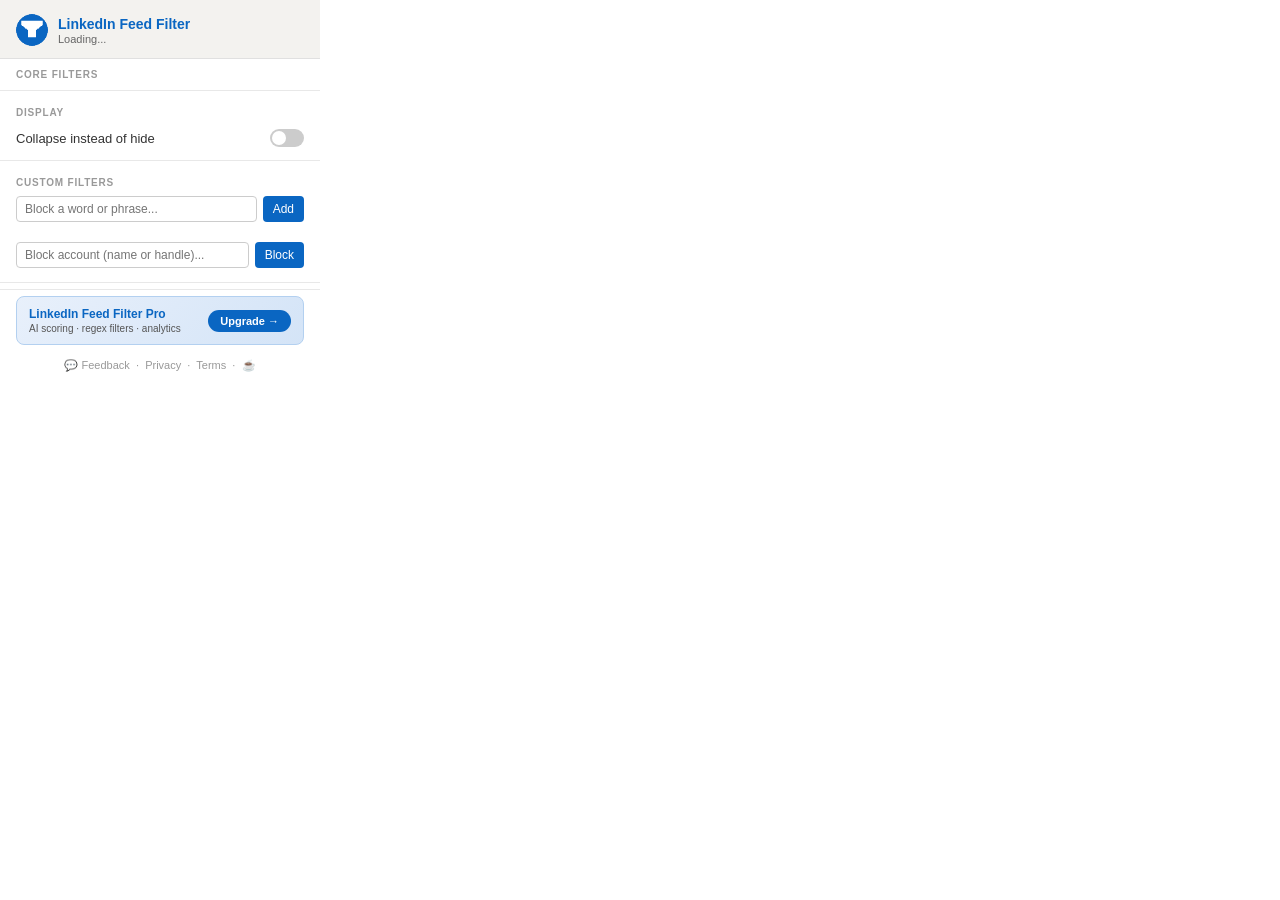
==== popup/popup.html @ 446ba8e8 "Initial release: LinkedIn Feed Filter Chrome extension 5 rule-based filters (AI posts, everyday less" ====
<!DOCTYPE html>
<html lang="en">
<head>
  <meta charset="UTF-8" />
  <meta name="viewport" content="width=device-width, initial-scale=1.0" />
  <title>LinkedIn Feed Filter</title>
  <link rel="stylesheet" href="popup.css" />
</head>
<body>
  <div class="header">
    <img src="../icons/icon48.png" width="32" height="32" style="border-radius:50%" alt="logo" />
    <div>
      <div class="title">LinkedIn Feed Filter</div>
      <div class="subtitle" id="stats-line">Loading...</div>
    </div>
  </div>

  <div class="section-label">CORE FILTERS</div>

  <div class="filter-list" id="filter-list">
    <!-- Rendered by JS -->
  </div>

  <div class="divider"></div>

  <div class="section-label">DISPLAY</div>
  <label class="toggle-row">
    <span class="toggle-label">Collapse instead of hide</span>
    <label class="switch">
      <input type="checkbox" id="toggle-collapse" />
      <span class="slider"></span>
    </label>
  </label>

  <div class="divider"></div>

  <div class="section-label">CUSTOM FILTERS</div>

  <div class="input-row">
    <input type="text" id="custom-word-input" placeholder="Block a word or phrase..." />
    <button id="add-word-btn">Add</button>
  </div>
  <div class="tag-list" id="custom-words-list"></div>

  <div class="input-row" style="margin-top:8px">
    <input type="text" id="block-account-input" placeholder="Block account (name or handle)..." />
    <button id="block-account-btn">Block</button>
  </div>
  <div class="tag-list" id="blocked-accounts-list"></div>

  <div class="divider"></div>

  <div class="divider"></div>

  <div class="pro-banner" id="pro-banner">
    <div class="pro-banner-text">
      <strong>LinkedIn Feed Filter Pro</strong>
      <span>AI scoring · regex filters · analytics</span>
    </div>
    <a href="https://lff.lemonsqueezy.com" target="_blank" class="pro-btn">Upgrade →</a>
  </div>

  <div class="footer">
    <a href="https://github.com/Ashutosh-Sharma-IN/linkedin-feed-filter/issues/new?template=feedback.md" target="_blank">💬 Feedback</a>
    &nbsp;·&nbsp;
    <a href="https://ashutosh-sharma-in.github.io/linkedin-feed-filter/privacy.html" target="_blank">Privacy</a>
    &nbsp;·&nbsp;
    <a href="https://ashutosh-sharma-in.github.io/linkedin-feed-filter/terms.html" target="_blank">Terms</a>
    &nbsp;·&nbsp;
    <a href="https://www.buymeacoffee.com/ashutoshsharma" target="_blank">☕</a>
  </div>

  <script src="popup.js"></script>
</body>
</html>
---- popup/popup.css ----
* { box-sizing: border-box; margin: 0; padding: 0; }

body {
  width: 320px;
  font-family: -apple-system, BlinkMacSystemFont, 'Segoe UI', sans-serif;
  font-size: 13px;
  color: #1d1d1d;
  background: #fff;
  padding-bottom: 8px;
}

.header {
  display: flex;
  align-items: center;
  gap: 10px;
  padding: 14px 16px 12px;
  background: #f3f2ef;
  border-bottom: 1px solid #e0e0e0;
}

.logo { font-size: 22px; }

.title {
  font-weight: 700;
  font-size: 14px;
  color: #0a66c2;
}

.subtitle {
  font-size: 11px;
  color: #666;
  margin-top: 1px;
}

.section-label {
  font-size: 10px;
  font-weight: 700;
  letter-spacing: 0.08em;
  color: #999;
  padding: 10px 16px 4px;
  text-transform: uppercase;
}

.filter-list { padding: 0 16px; }

.filter-row {
  display: flex;
  justify-content: space-between;
  align-items: center;
  padding: 7px 0;
  border-bottom: 1px solid #f0f0f0;
}
.filter-row:last-child { border-bottom: none; }

.filter-label { font-size: 13px; color: #333; }
.filter-count {
  font-size: 10px;
  color: #999;
  margin-left: 4px;
}

/* Toggle switch */
.switch {
  position: relative;
  display: inline-block;
  width: 34px;
  height: 18px;
}
.switch input { display: none; }
.slider {
  position: absolute;
  inset: 0;
  background: #ccc;
  border-radius: 18px;
  cursor: pointer;
  transition: 0.2s;
}
.slider:before {
  content: '';
  position: absolute;
  width: 14px;
  height: 14px;
  left: 2px;
  bottom: 2px;
  background: #fff;
  border-radius: 50%;
  transition: 0.2s;
}
input:checked + .slider { background: #0a66c2; }
input:checked + .slider:before { transform: translateX(16px); }

.toggle-row {
  display: flex;
  justify-content: space-between;
  align-items: center;
  padding: 7px 16px;
  cursor: pointer;
}
.toggle-label { font-size: 13px; color: #333; }

.divider {
  height: 1px;
  background: #e8e8e8;
  margin: 6px 0;
}

/* Custom filter inputs */
.input-row {
  display: flex;
  gap: 6px;
  padding: 4px 16px;
}
.input-row input {
  flex: 1;
  padding: 5px 8px;
  border: 1px solid #ccc;
  border-radius: 4px;
  font-size: 12px;
  outline: none;
}
.input-row input:focus { border-color: #0a66c2; }
.input-row button {
  padding: 5px 10px;
  background: #0a66c2;
  color: #fff;
  border: none;
  border-radius: 4px;
  font-size: 12px;
  cursor: pointer;
  white-space: nowrap;
}
.input-row button:hover { background: #004182; }

.tag-list {
  display: flex;
  flex-wrap: wrap;
  gap: 4px;
  padding: 4px 16px 0;
  min-height: 4px;
}
.tag {
  display: inline-flex;
  align-items: center;
  gap: 4px;
  background: #e8f0fb;
  color: #0a66c2;
  border-radius: 12px;
  padding: 2px 8px;
  font-size: 11px;
}
.tag .remove {
  cursor: pointer;
  font-size: 13px;
  line-height: 1;
  color: #666;
}
.tag .remove:hover { color: #c00; }

.pro-banner {
  display: flex;
  align-items: center;
  justify-content: space-between;
  margin: 6px 16px;
  padding: 10px 12px;
  background: linear-gradient(135deg, #e8f0fb 0%, #d4e4f7 100%);
  border: 1px solid #b3d0f0;
  border-radius: 8px;
  gap: 8px;
}
.pro-banner-text {
  display: flex;
  flex-direction: column;
  gap: 2px;
}
.pro-banner-text strong {
  font-size: 12px;
  color: #0a66c2;
}
.pro-banner-text span {
  font-size: 10px;
  color: #555;
}
.pro-btn {
  padding: 5px 12px;
  background: #0a66c2;
  color: #fff;
  border-radius: 20px;
  text-decoration: none;
  font-size: 11px;
  font-weight: 600;
  white-space: nowrap;
  transition: background 0.15s;
}
.pro-btn:hover { background: #004182; }

/* Hide pro banner for pro users (JS adds .is-pro to body) */
body.is-pro .pro-banner { display: none; }

.footer {
  padding: 8px 16px 6px;
  font-size: 11px;
  color: #999;
  text-align: center;
}
.footer a { color: #999; text-decoration: none; }
.footer a:hover { text-decoration: underline; }
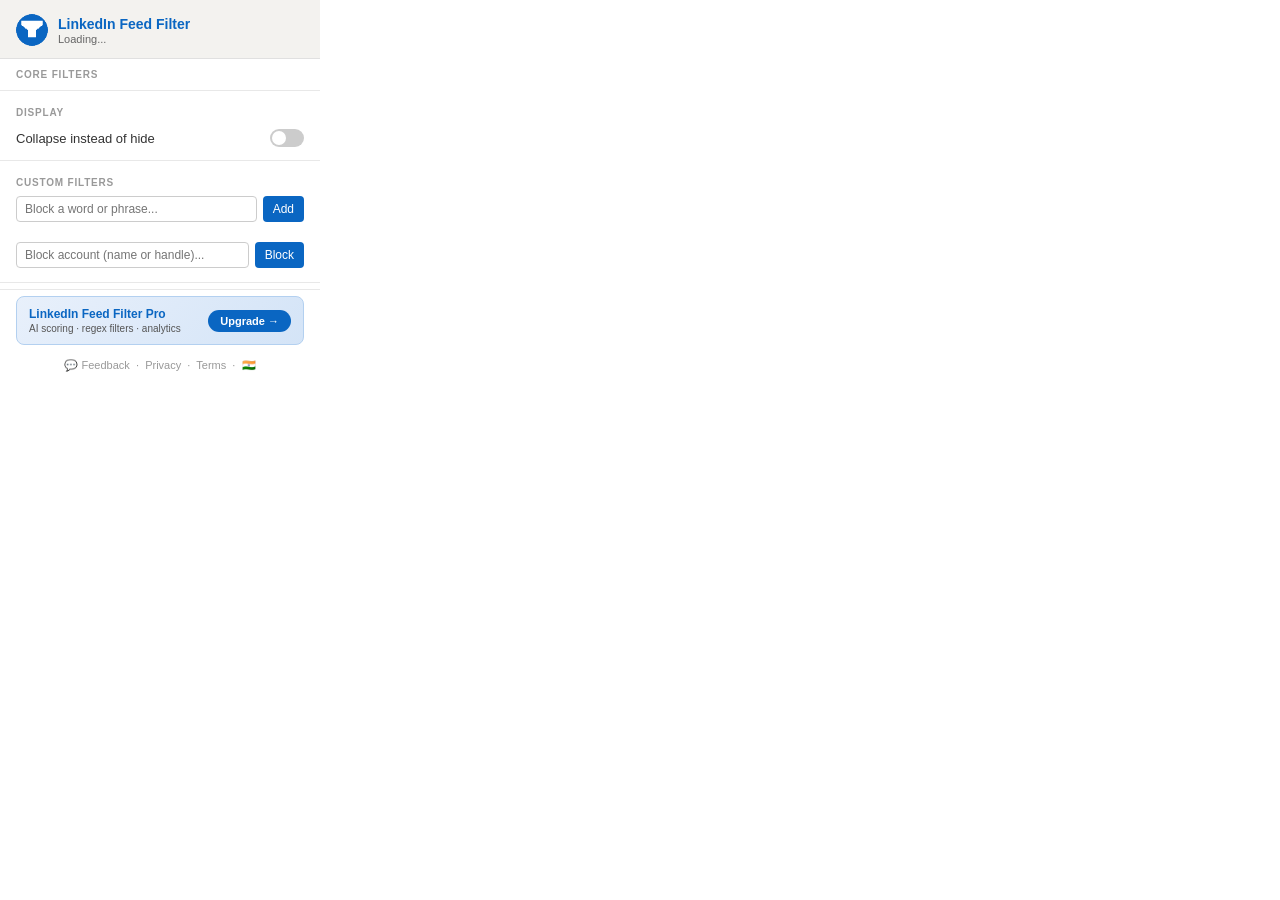
==== commit e302367f: "Switch payment platform from Buy Me a Coffee to Razorpay (India) Razorpay supports UPI + all Indian " ====
--- a/popup/popup.html
+++ b/popup/popup.html
@@ -57,7 +57,7 @@
       <strong>LinkedIn Feed Filter Pro</strong>
       <span>AI scoring · regex filters · analytics</span>
     </div>
-    <a href="https://lff.lemonsqueezy.com" target="_blank" class="pro-btn">Upgrade →</a>
+    <a href="https://rzp.io/l/lff-pro" target="_blank" class="pro-btn">Upgrade →</a>
   </div>
 
   <div class="footer">
@@ -67,7 +67,7 @@
     &nbsp;·&nbsp;
     <a href="https://ashutosh-sharma-in.github.io/linkedin-feed-filter/terms.html" target="_blank">Terms</a>
     &nbsp;·&nbsp;
-    <a href="https://www.buymeacoffee.com/ashutoshsharma" target="_blank">☕</a>
+    <a href="https://rzp.io/l/lff-support" target="_blank">🇮🇳</a>
   </div>
 
   <script src="popup.js"></script>
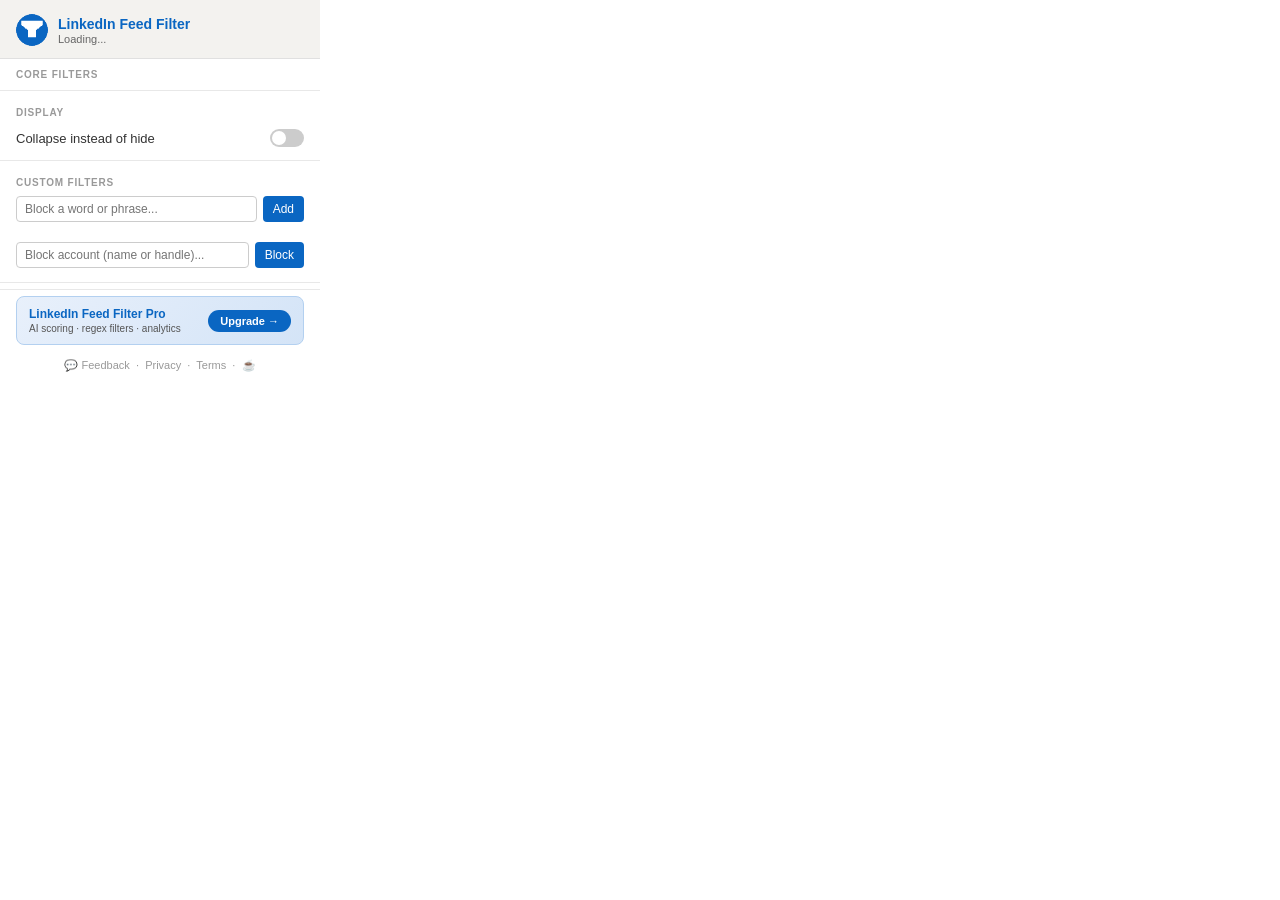
==== commit 1c7009e7: "Make pricing and payment UI global (not India-only) Show USD pricing as primary with INR as local eq" ====
--- a/popup/popup.html
+++ b/popup/popup.html
@@ -67,7 +67,7 @@
     &nbsp;·&nbsp;
     <a href="https://ashutosh-sharma-in.github.io/linkedin-feed-filter/terms.html" target="_blank">Terms</a>
     &nbsp;·&nbsp;
-    <a href="https://rzp.io/l/lff-support" target="_blank">🇮🇳</a>
+    <a href="https://rzp.io/l/lff-support" target="_blank">☕</a>
   </div>
 
   <script src="popup.js"></script>
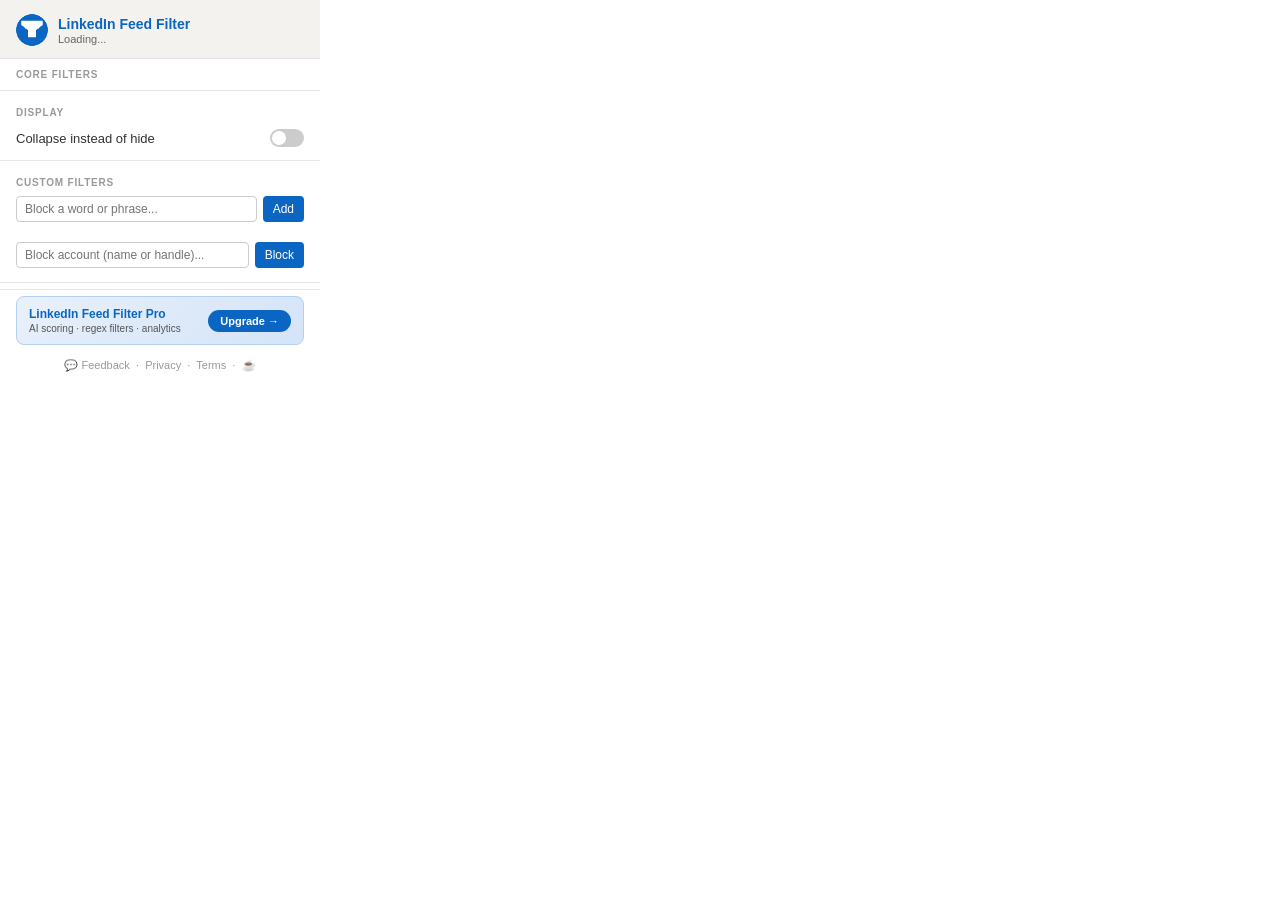
==== commit 238f6006: "Wire real Razorpay payment links Pro subscription: rzp.io/rzp/RL8tymi (₹299/month recurring) Support" ====
--- a/popup/popup.html
+++ b/popup/popup.html
@@ -57,7 +57,7 @@
       <strong>LinkedIn Feed Filter Pro</strong>
       <span>AI scoring · regex filters · analytics</span>
     </div>
-    <a href="https://rzp.io/l/lff-pro" target="_blank" class="pro-btn">Upgrade →</a>
+    <a href="https://rzp.io/rzp/RL8tymi" target="_blank" class="pro-btn">Upgrade →</a>
   </div>
 
   <div class="footer">
@@ -67,7 +67,7 @@
     &nbsp;·&nbsp;
     <a href="https://ashutosh-sharma-in.github.io/linkedin-feed-filter/terms.html" target="_blank">Terms</a>
     &nbsp;·&nbsp;
-    <a href="https://rzp.io/l/lff-support" target="_blank">☕</a>
+    <a href="https://rzp.io/rzp/o63uXOP" target="_blank">☕</a>
   </div>
 
   <script src="popup.js"></script>
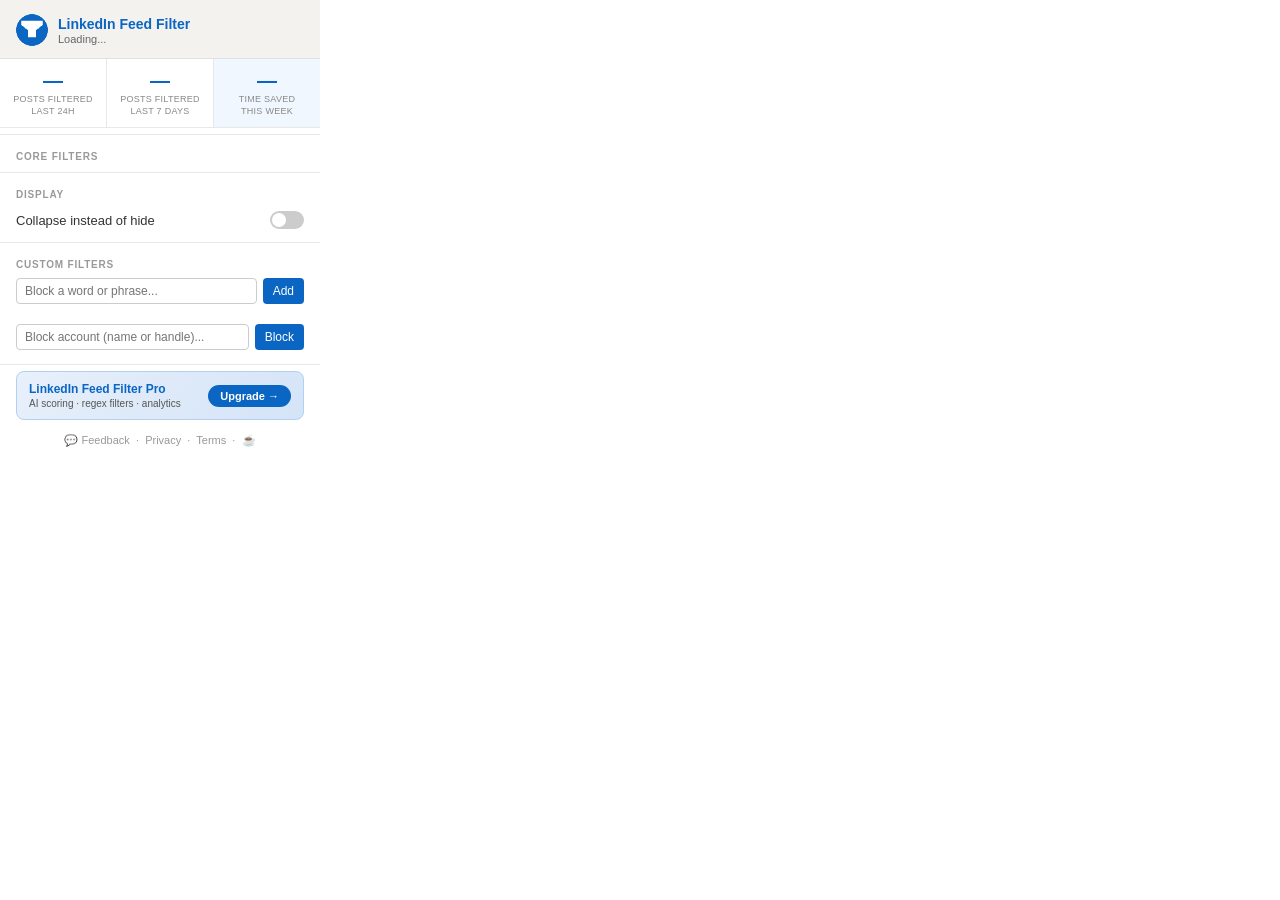
==== commit dc182238: "Add 24h/7-day stats and time saved to popup Daily buckets stored in chrome.storage.sync (rolling 7 d" ====
--- a/popup/popup.html
+++ b/popup/popup.html
@@ -15,11 +15,26 @@
     </div>
   </div>
 
+  <!-- Stats cards -->
+  <div class="stats-grid">
+    <div class="stat-card">
+      <div class="stat-value" id="stat-24h">—</div>
+      <div class="stat-label">posts filtered<br/>last 24h</div>
+    </div>
+    <div class="stat-card">
+      <div class="stat-value" id="stat-7d">—</div>
+      <div class="stat-label">posts filtered<br/>last 7 days</div>
+    </div>
+    <div class="stat-card highlight">
+      <div class="stat-value" id="stat-time">—</div>
+      <div class="stat-label">time saved<br/>this week</div>
+    </div>
+  </div>
+
+  <div class="divider"></div>
+
   <div class="section-label">CORE FILTERS</div>
-
-  <div class="filter-list" id="filter-list">
-    <!-- Rendered by JS -->
-  </div>
+  <div class="filter-list" id="filter-list"></div>
 
   <div class="divider"></div>
 
@@ -50,8 +65,6 @@
 
   <div class="divider"></div>
 
-  <div class="divider"></div>
-
   <div class="pro-banner" id="pro-banner">
     <div class="pro-banner-text">
       <strong>LinkedIn Feed Filter Pro</strong>
--- a/popup/popup.css
+++ b/popup/popup.css
@@ -30,6 +30,37 @@
   font-size: 11px;
   color: #666;
   margin-top: 1px;
+}
+
+/* Stats grid */
+.stats-grid {
+  display: grid;
+  grid-template-columns: 1fr 1fr 1fr;
+  gap: 1px;
+  background: #e8e8e8;
+  border-bottom: 1px solid #e8e8e8;
+}
+.stat-card {
+  background: #fff;
+  padding: 10px 8px;
+  text-align: center;
+}
+.stat-card.highlight {
+  background: #f0f7ff;
+}
+.stat-value {
+  font-size: 20px;
+  font-weight: 800;
+  color: #0a66c2;
+  line-height: 1.1;
+}
+.stat-label {
+  font-size: 9px;
+  color: #888;
+  margin-top: 3px;
+  line-height: 1.3;
+  text-transform: uppercase;
+  letter-spacing: 0.03em;
 }
 
 .section-label {
